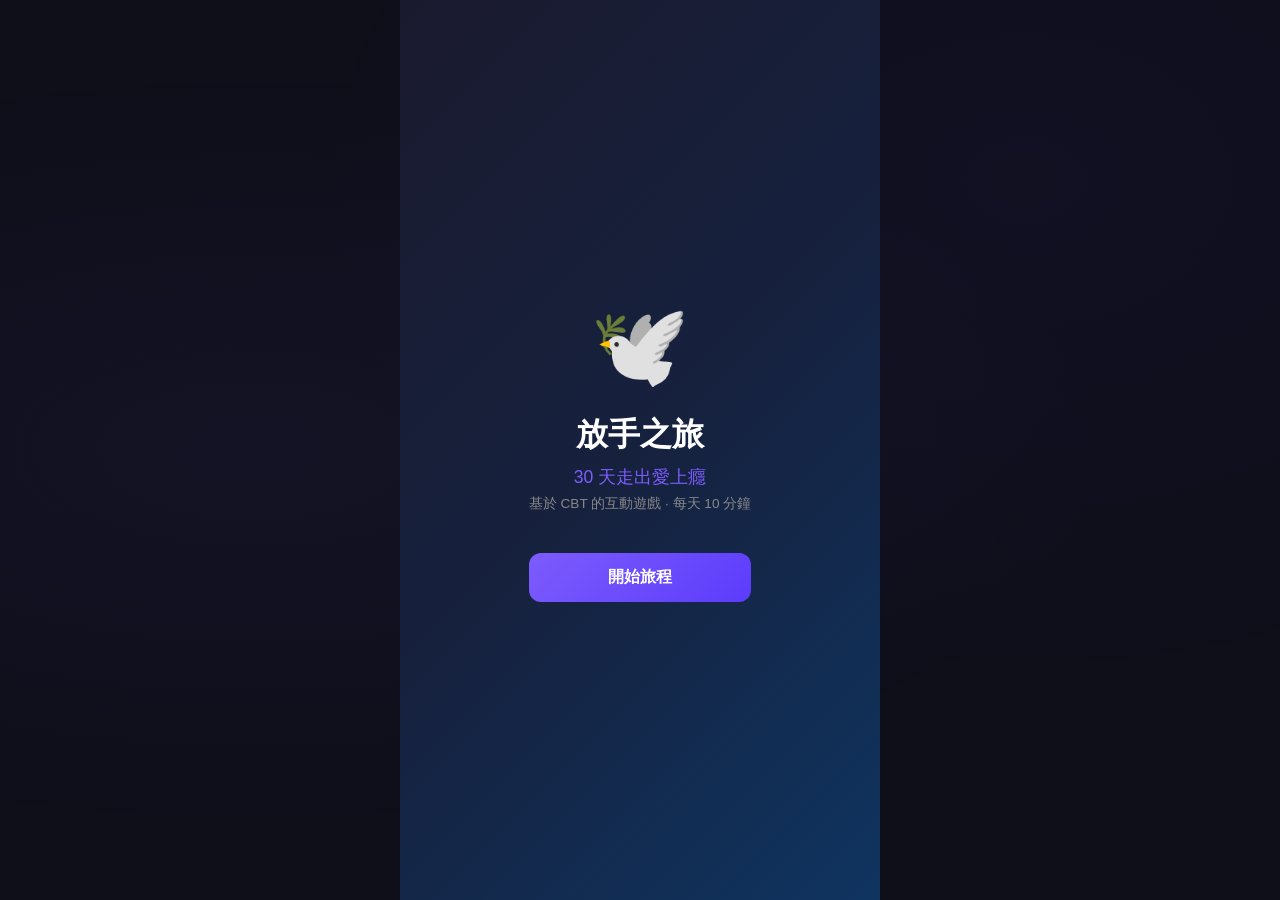
==== frontend/index.html @ ab78359c "🎉 Initial release: Let Go Journey — 30-day CBT game for healing heartbreak - 30 days of evidence-bas" ====
<!DOCTYPE html>
<html lang="zh-CN">
<head>
<meta charset="UTF-8">
<meta name="viewport" content="width=device-width,initial-scale=1.0,maximum-scale=1.0,user-scalable=no">
<title>放手之旅 — 30天走出愛上癮</title>
<link rel="stylesheet" href="style.css">
<link rel="manifest" href="manifest.json">
<meta name="theme-color" content="#1a1a2e">
<link rel="apple-touch-icon" href="data:image/svg+xml,<svg xmlns=%22http://www.w3.org/2000/svg%22 viewBox=%220 0 100 100%22><text y=%22.9em%22 font-size=%2290%22>🕊️</text></svg>">
</head>
<body>
<div id="app">
  <!-- Splash Screen -->
  <div id="splash" class="screen active">
    <div class="splash-content">
      <div class="splash-icon">🕊️</div>
      <h1 class="splash-title">放手之旅</h1>
      <p class="splash-subtitle">30 天走出愛上癮</p>
      <p class="splash-desc">基於 CBT 的互動遊戲 · 每天 10 分鐘</p>
      <button id="btn-start" class="btn-primary">開始旅程</button>
      <button id="btn-continue" class="btn-secondary" style="display:none">繼續旅程</button>
    </div>
  </div>

  <!-- Map Screen -->
  <div id="map" class="screen">
    <header class="game-header">
      <div class="header-left">
        <span id="phase-icon" class="phase-icon">🏰</span>
        <div>
          <span id="phase-name" class="phase-name">覺醒之塔</span>
          <span id="day-counter" class="day-counter">第 1 天</span>
        </div>
      </div>
      <div class="header-right">
        <button class="music-btn" onclick="toggleMusic()" title="音樂">🎵</button>
        <button class="lang-btn" onclick="toggleLang()" id="lang-btn">🇨🇳 中文</button>
        <span id="progress-text" class="progress-text">0/30</span>
        <div class="progress-ring">
          <svg width="36" height="36">
            <circle cx="18" cy="18" r="15" fill="none" stroke="#2a2a4e" stroke-width="3"/>
            <circle id="progress-circle" cx="18" cy="18" r="15" fill="none" stroke="#7c5cfc" stroke-width="3" 
              stroke-dasharray="94.2" stroke-dashoffset="94.2" stroke-linecap="round" transform="rotate(-90,18,18)"/>
          </svg>
          <span id="progress-pct" class="progress-pct">0%</span>
        </div>
      </div>
    </header>

    <div class="phases-track" id="phases-track"></div>
    <div class="map-days" id="map-days"></div>
    <div class="map-actions">
      <button onclick="showMoodChart()">📊 心情趨勢</button>
      <button onclick="toggleMusicPlayer()">🎵 音樂播放器</button>
    </div>
  </div>

  <!-- Game Screen (Daily Session) -->
  <div id="game" class="screen">
    <header class="game-header">
      <div class="header-left">
        <button id="btn-back" class="btn-icon">←</button>
        <span id="game-day-label" class="day-label">第 1 天</span>
      </div>
      <div class="header-right">
        <button class="music-btn" onclick="toggleMusic()" title="音樂">🎵</button>
        <button class="lang-btn" onclick="toggleLang()" id="lang-btn-game">🇨🇳 中文</button>
        <span id="timer" class="timer">⏱ 10:00</span>
      </div>
    </header>

    <div class="game-content" id="game-content">
      <div class="phase-badge" id="phase-badge">🏰 覺醒之塔</div>
      
      <!-- Step: Reading -->
      <div class="game-step" id="step-reading">
        <div class="step-icon">📖</div>
        <h2 class="step-title" id="step-reading-title"></h2>
        <div class="reading-card" id="reading-text"></div>
        <button class="btn-next" data-to="question" id="btn-reading-done">我讀完了 →</button>
      </div>

      <!-- Step: Question -->
      <div class="game-step" id="step-question" style="display:none">
        <div class="step-icon">💭</div>
        <h2 class="step-title" id="step-question-title">反思</h2>
        <p class="question-text" id="question-text"></p>
        <textarea class="journal-input" id="journal-input" placeholder="寫下你的想法..." rows="4"></textarea>
        <button class="btn-next" data-to="action">下一步 →</button>
      </div>

      <!-- Step: Action -->
      <div class="game-step" id="step-action" style="display:none">
        <div class="step-icon">⚡</div>
        <h2 class="step-title" id="step-action-title">今日行動</h2>
        <p class="action-text" id="action-text"></p>
        <div class="action-checkbox">
          <input type="checkbox" id="action-done">
          <label for="action-done" id="action-label">我完成了今天的行動</label>
        </div>
        <button class="btn-next" data-to="mood" id="btn-to-mood">下一步 →</button>
      </div>

      <!-- Step: Mood -->
      <div class="game-step" id="step-mood" style="display:none">
        <div class="step-icon">💖</div>
        <h2 class="step-title" id="step-mood-title">心情紀錄</h2>
        <p class="mood-label" id="mood-label-text">今天你的整體情緒如何？</p>
        <div class="mood-slider-container">
          <div class="mood-labels">
            <span id="mood-bad">😢 很差</span>
            <span id="mood-ok">😐 普通</span>
            <span id="mood-good">😊 很好</span>
          </div>
          <input type="range" id="mood-slider" min="1" max="10" value="5" class="mood-slider">
          <div class="mood-value" id="mood-value">5</div>
          <div class="mood-face" id="mood-face">😐</div>
        </div>
        <button class="btn-next" data-to="complete" id="btn-complete-day" disabled>完成今天 →</button>
      </div>

      <!-- Step: Complete -->
      <div class="game-step" id="step-complete" style="display:none">
        <div class="complete-icon" id="complete-icon">🫂</div>
        <h2 class="step-title" id="complete-badge">覺醒者</h2>
        <div class="affirmation-card" id="affirmation-text"></div>
        <p class="complete-message" id="complete-message">今天完成了！明天繼續 💪</p>
        <button id="btn-view-map" class="btn-primary">返回地圖</button>
      </div>
    </div>
  </div>

  <!-- Music Player -->
  <div class="music-player" id="music-player">
    <div class="music-player-header">
      <span class="music-track-name" id="track-name">靜心旋律</span>
      <button class="btn-icon" onclick="toggleMusicPlayer()" style="font-size:1rem">✕</button>
    </div>
    <div class="music-controls">
      <button onclick="music.nextTrack(); document.getElementById('track-name').textContent=music.getTrackName()">⏮</button>
      <button class="play-btn" onclick="toggleMusic()" id="play-btn">▶</button>
      <button onclick="music.nextTrack(); document.getElementById('track-name').textContent=music.getTrackName()">⏭</button>
    </div>
    <div class="music-volume">
      <span style="font-size:.7rem;color:#888">🔈</span>
      <input type="range" min="0" max="1" step="0.05" value="0.3"
        oninput="music.setVolume(parseFloat(this.value))">
      <span style="font-size:.7rem;color:#888">🔊</span>
    </div>
  </div>
</div>

<script src="app.js"></script>
</body>
</html>
---- frontend/style.css ----
/* ── Reset & Base ── */
*, *::before, *::after { box-sizing: border-box; margin: 0; padding: 0; }
html { font-size: 16px; -webkit-text-size-adjust: 100%; }
body {
  font-family: -apple-system, BlinkMacSystemFont, 'Segoe UI', 'PingFang SC', 'Hiragino Sans GB', 'Microsoft YaHei', sans-serif;
  background: #0f0f1a;
  color: #e0e0e8;
  min-height: 100vh;
  overflow-x: hidden;
  position: relative;
}

/* ── Ambient Particles ── */
body::before, body::after {
  content: ''; position: fixed; pointer-events: none; z-index: 0;
  width: 100%; height: 100%; top: 0; left: 0;
}
body::before {
  background: radial-gradient(ellipse at 20% 50%, rgba(124,92,252,.05) 0%, transparent 60%),
              radial-gradient(ellipse at 80% 20%, rgba(92,60,252,.04) 0%, transparent 50%);
}
.particle {
  position: fixed; border-radius: 50%; pointer-events: none; z-index: 0;
  background: rgba(124,92,252,.15); animation: float-particle linear infinite;
}
@keyframes float-particle {
  0% { transform: translateY(100vh) scale(0); opacity: 0; }
  10% { opacity: 1; }
  90% { opacity: .3; }
  100% { transform: translateY(-10vh) scale(1); opacity: 0; }
}

/* ── Screens ── */
.screen { display: none; padding: 16px; max-width: 480px; margin: 0 auto; min-height: 100vh; position: relative; z-index: 1; }
.screen.active { display: block; animation: slideIn .5s cubic-bezier(.22,1,.36,1); }
@keyframes slideIn { from { opacity: 0; transform: translateY(20px); } to { opacity: 1; transform: translateY(0); } }
@keyframes fadeIn { from { opacity: 0; } to { opacity: 1; } }

/* ── Splash ── */
#splash {
  display: flex; align-items: center; justify-content: center;
  background: linear-gradient(135deg, #1a1a2e 0%, #16213e 50%, #0f3460 100%);
}
.splash-content { text-align: center; padding: 40px 20px; }
.splash-icon { font-size: 80px; margin-bottom: 20px; animation: float 3s ease-in-out infinite; }
@keyframes float { 0%,100% { transform: translateY(0); } 50% { transform: translateY(-15px); } }
.splash-title { font-size: 2rem; font-weight: 700; color: #fff; margin-bottom: 8px; }
.splash-subtitle { font-size: 1.1rem; color: #7c5cfc; font-weight: 500; margin-bottom: 6px; }
.splash-desc { font-size: .85rem; color: #888; margin-bottom: 40px; }

/* ── Buttons ── */
.btn-primary, .btn-secondary, .btn-next {
  display: block; width: 100%; padding: 14px 24px; border: none; border-radius: 12px;
  font-size: 1rem; font-weight: 600; cursor: pointer; transition: all .25s cubic-bezier(.22,1,.36,1);
}
.btn-primary { background: linear-gradient(135deg, #7c5cfc, #5c3cfc); color: #fff; }
.btn-primary:hover { transform: translateY(-2px) scale(1.01); box-shadow: 0 8px 25px rgba(124,92,252,.4); }
.btn-primary:active { transform: scale(.97); }
.btn-secondary { background: rgba(255,255,255,.08); color: #ccc; margin-top: 12px; }
.btn-secondary:hover { background: rgba(255,255,255,.12); transform: translateY(-1px); }
.btn-next { background: #7c5cfc; color: #fff; margin-top: 20px; }
.btn-next:hover { background: #6b4ce0; transform: translateY(-1px); }
.btn-next:disabled { opacity: .4; cursor: not-allowed; transform: none; }
.btn-icon { background: none; border: none; color: #ccc; font-size: 1.3rem; cursor: pointer; padding: 4px 8px; transition: color .2s; }
.btn-icon:hover { color: #fff; }

/* ── Game Header ── */
.game-header {
  display: flex; align-items: center; justify-content: space-between;
  padding: 12px 0; margin-bottom: 16px; border-bottom: 1px solid rgba(255,255,255,.06);
}
.header-left { display: flex; align-items: center; gap: 10px; }
.header-right { display: flex; align-items: center; gap: 10px; }
.phase-icon { font-size: 1.5rem; }
.phase-name { font-size: .85rem; color: #7c5cfc; font-weight: 500; display: block; }
.day-counter { font-size: .75rem; color: #888; }
.day-label { font-size: .9rem; color: #ccc; font-weight: 500; }
.progress-text { font-size: .8rem; color: #888; }
.progress-ring { position: relative; width: 36px; height: 36px; }
.progress-pct { 
  position: absolute; top: 50%; left: 50%; transform: translate(-50%, -50%);
  font-size: .6rem; color: #888;
}
.timer { font-size: .85rem; color: #7c5cfc; font-variant-numeric: tabular-nums; min-width: 60px; text-align: right; }

/* ── Language Switcher ── */
.lang-btn {
  background: rgba(255,255,255,.06); border: 1px solid rgba(255,255,255,.08);
  color: #aaa; padding: 4px 10px; border-radius: 8px; font-size: .75rem;
  cursor: pointer; transition: all .2s; font-weight: 500;
}
.lang-btn:hover { background: rgba(124,92,252,.15); border-color: #7c5cfc; color: #7c5cfc; }

/* ── Music Player ── */
.music-btn {
  background: rgba(255,255,255,.06); border: 1px solid transparent;
  color: #aaa; padding: 4px 10px; border-radius: 8px; font-size: .75rem;
  cursor: pointer; transition: all .2s;
}
.music-btn:hover { background: rgba(124,92,252,.15); color: #7c5cfc; border-color: rgba(124,92,252,.2); }
.music-btn.playing { color: #7c5cfc; border-color: rgba(124,92,252,.3); animation: musicPulse 2s infinite; }
@keyframes musicPulse { 0%,100% { box-shadow: 0 0 0 0 rgba(124,92,252,.2); } 50% { box-shadow: 0 0 0 6px rgba(124,92,252,.05); } }
.music-player {
  position: fixed; bottom: 0; left: 0; right: 0; z-index: 100;
  background: linear-gradient(180deg, rgba(26,26,46,.98), rgba(15,15,26,.99));
  border-top: 1px solid rgba(124,92,252,.15);
  padding: 12px 16px 20px; max-width: 480px; margin: 0 auto;
  transform: translateY(100%); transition: transform .35s cubic-bezier(.22,1,.36,1);
  backdrop-filter: blur(20px);
}
.music-player.open { transform: translateY(0); }
.music-player-header { display: flex; justify-content: space-between; align-items: center; margin-bottom: 8px; }
.music-track-name { font-size: .8rem; color: #7c5cfc; }
.music-controls { display: flex; align-items: center; gap: 14px; }
.music-controls button {
  background: rgba(255,255,255,.06); border: none; color: #ccc; width: 36px; height: 36px;
  border-radius: 50%; cursor: pointer; font-size: 1rem; transition: all .2s;
  display: flex; align-items: center; justify-content: center;
}
.music-controls button:hover { background: rgba(124,92,252,.2); color: #7c5cfc; }
.music-controls .play-btn { width: 44px; height: 44px; font-size: 1.2rem; background: rgba(124,92,252,.2); color: #7c5cfc; }
.music-volume { display: flex; align-items: center; gap: 8px; margin-top: 6px; }
.music-volume input[type="range"] {
  flex: 1; height: 3px; -webkit-appearance: none; background: rgba(255,255,255,.1); border-radius: 2px; outline: none;
}
.music-volume input[type="range"]::-webkit-slider-thumb {
  -webkit-appearance: none; width: 12px; height: 12px; border-radius: 50%;
  background: #7c5cfc; border: none; cursor: pointer;
}

/* ── Phases Track ── */
.phases-track {
  display: flex; gap: 6px; margin-bottom: 20px; overflow-x: auto;
  padding: 8px 0; -webkit-overflow-scrolling: touch;
}
.phase-chip {
  flex-shrink: 0; display: flex; align-items: center; gap: 4px;
  padding: 6px 12px; border-radius: 20px; background: rgba(255,255,255,.05); font-size: .75rem; color: #888;
  cursor: default; transition: all .3s;
}
.phase-chip.active { background: rgba(124,92,252,.2); color: #7c5cfc; }
.phase-chip.completed { background: rgba(76,175,80,.15); color: #4caf50; }

/* ── Map Days Grid ── */
.map-days { display: grid; grid-template-columns: repeat(5, 1fr); gap: 8px; }
.day-cell {
  aspect-ratio: 1; display: flex; flex-direction: column; align-items: center; justify-content: center;
  border-radius: 12px; background: rgba(255,255,255,.04); cursor: pointer;
  transition: all .3s cubic-bezier(.22,1,.36,1); font-size: .75rem; text-align: center; padding: 4px;
  border: 1px solid transparent; position: relative; overflow: hidden;
}
.day-cell::after {
  content: ''; position: absolute; inset: 0; border-radius: 12px;
  background: linear-gradient(135deg, transparent 60%, rgba(124,92,252,.05));
  opacity: 0; transition: opacity .3s;
}
.day-cell:hover { 
  background: rgba(255,255,255,.08); transform: translateY(-2px);
  box-shadow: 0 4px 15px rgba(0,0,0,.3);
}
.day-cell:hover::after { opacity: 1; }
.day-cell.current { 
  border-color: #7c5cfc; background: rgba(124,92,252,.15);
  animation: pulse 2s infinite;
}
@keyframes pulse { 0%,100% { box-shadow: 0 0 0 0 rgba(124,92,252,.3); } 50% { box-shadow: 0 0 0 8px rgba(124,92,252,.05); } }
.day-cell.completed { background: rgba(76,175,80,.12); border-color: #4caf50; }
.day-cell.completed:hover { box-shadow: 0 4px 15px rgba(76,175,80,.2); }
.day-cell.locked { opacity: .3; cursor: default; transform: none !important; }
.day-cell .day-num { font-size: .85rem; font-weight: 600; }
.day-cell .day-icon { font-size: 1.1rem; margin-bottom: 2px; }

/* ── Map Buttons ── */
.map-actions { display: flex; gap: 8px; margin-top: 16px; }
.map-actions button {
  flex: 1; padding: 10px; border-radius: 10px; border: 1px solid rgba(255,255,255,.08);
  background: rgba(255,255,255,.04); color: #aaa; font-size: .8rem; cursor: pointer;
  transition: all .2s; text-align: center;
}
.map-actions button:hover { background: rgba(124,92,252,.12); border-color: rgba(124,92,252,.2); color: #7c5cfc; }

/* ── Game Content ── */
.game-content { padding-top: 8px; }
.phase-badge {
  display: inline-block; padding: 6px 14px; border-radius: 20px;
  background: rgba(124,92,252,.15); color: #7c5cfc; font-size: .8rem; font-weight: 500;
  margin-bottom: 20px; animation: fadeIn .4s ease;
}
.game-step { animation: fadeIn .4s ease; }
.step-icon { font-size: 2.5rem; margin-bottom: 12px; }
.step-title { font-size: 1.2rem; font-weight: 600; color: #fff; margin-bottom: 16px; }

/* Reading Card */
.reading-card {
  background: rgba(255,255,255,.04); border: 1px solid rgba(255,255,255,.08);
  border-radius: 14px; padding: 20px; line-height: 1.7; font-size: .95rem;
  color: #d0d0e0; margin-bottom: 8px; min-height: 120px;
}
.reading-text-char {
  display: inline; animation: charAppear .3s ease both;
}
@keyframes charAppear { from { opacity: 0; transform: translateY(4px); } to { opacity: 1; transform: translateY(0); } }

/* Journal */
.question-text { font-size: .95rem; color: #ccc; line-height: 1.6; margin-bottom: 16px; }
.journal-input {
  width: 100%; padding: 14px; border-radius: 12px; border: 1px solid rgba(255,255,255,.1);
  background: rgba(255,255,255,.04); color: #e0e0e8; font-size: .9rem; line-height: 1.5;
  resize: vertical; font-family: inherit; outline: none; transition: border-color .2s;
}
.journal-input:focus { border-color: #7c5cfc; }

/* Action */
.action-text { font-size: .95rem; color: #ccc; line-height: 1.6; margin-bottom: 16px; }
.action-checkbox { display: flex; align-items: center; gap: 10px; margin: 12px 0; }
.action-checkbox input[type="checkbox"] {
  width: 20px; height: 20px; accent-color: #7c5cfc; cursor: pointer;
}
.action-checkbox label { font-size: .9rem; color: #aaa; cursor: pointer; }

/* Mood */
.mood-label { font-size: .95rem; color: #ccc; margin-bottom: 16px; }
.mood-slider-container { margin: 20px 0; }
.mood-labels { display: flex; justify-content: space-between; font-size: .75rem; color: #888; margin-bottom: 8px; }
.mood-slider {
  width: 100%; height: 6px; -webkit-appearance: none; appearance: none;
  background: linear-gradient(90deg, #e53935, #ff9800, #4caf50); border-radius: 3px;
  outline: none; cursor: pointer;
}
.mood-slider::-webkit-slider-thumb {
  -webkit-appearance: none; width: 24px; height: 24px; border-radius: 50%;
  background: #fff; border: 3px solid #7c5cfc; cursor: pointer; box-shadow: 0 2px 8px rgba(0,0,0,.3);
  transition: transform .2s;
}
.mood-slider::-webkit-slider-thumb:hover { transform: scale(1.15); }
.mood-value {
  text-align: center; font-size: 2rem; font-weight: 700; margin-top: 12px;
  color: #7c5cfc; transition: all .3s;
}
.mood-face {
  text-align: center; font-size: 2.5rem; margin-top: 6px; animation: bounceIn .4s ease;
}

/* Complete */
.complete-icon { font-size: 4rem; text-align: center; margin-bottom: 16px; animation: bounceIn .5s ease; }
@keyframes bounceIn { 
  0% { transform: scale(0); opacity: 0; }
  50% { transform: scale(1.2); }
  100% { transform: scale(1); opacity: 1; }
}
.affirmation-card {
  background: linear-gradient(135deg, rgba(124,92,252,.12), rgba(92,60,252,.08));
  border: 1px solid rgba(124,92,252,.2); border-radius: 14px; padding: 20px;
  font-size: 1rem; line-height: 1.6; color: #d0d0ff; text-align: center;
  margin-bottom: 16px; font-style: italic;
}
.complete-message { text-align: center; font-size: .9rem; color: #888; margin-bottom: 20px; }

/* ── Mood Chart ── */
.mood-chart-container { margin: 16px 0; text-align: center; }
.mood-chart-container canvas { 
  width: 100%; max-width: 400px; height: 200px; border-radius: 12px;
  background: rgba(255,255,255,.03);
}
.mood-stats {
  display: grid; grid-template-columns: repeat(2, 1fr); gap: 8px; margin: 16px 0;
}
.mood-stat {
  text-align: center; padding: 12px; border-radius: 10px; background: rgba(255,255,255,.04);
}
.mood-stat-value { font-size: 1.3rem; font-weight: 700; color: #7c5cfc; }
.mood-stat-label { font-size: .7rem; color: #888; margin-top: 4px; }

/* ── Scrollbar ── */
::-webkit-scrollbar { width: 4px; }
::-webkit-scrollbar-track { background: transparent; }
::-webkit-scrollbar-thumb { background: rgba(255,255,255,.1); border-radius: 2px; }

/* ── Responsive ── */
@media (max-width: 400px) {
  .map-days { grid-template-columns: repeat(5, 1fr); gap: 6px; }
  .day-cell { font-size: .7rem; }
  .reading-card { padding: 14px; font-size: .9rem; }
}
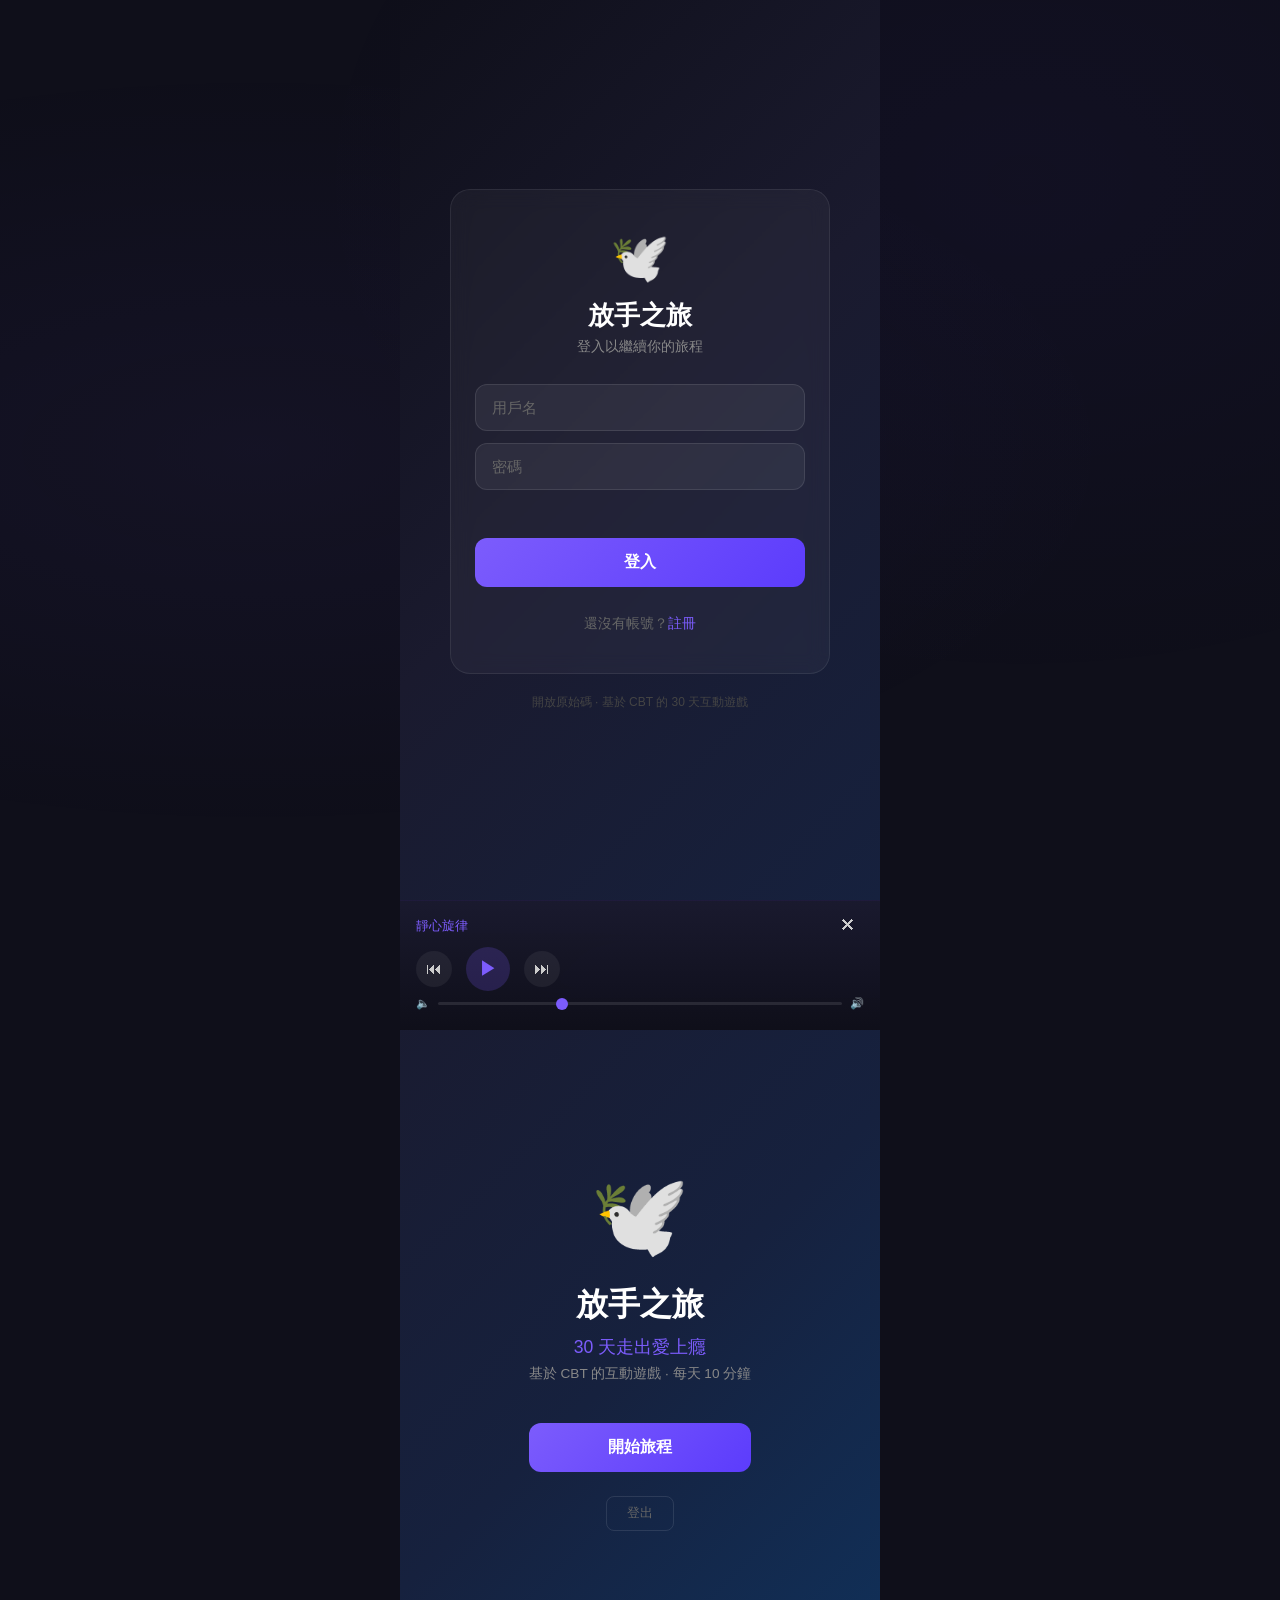
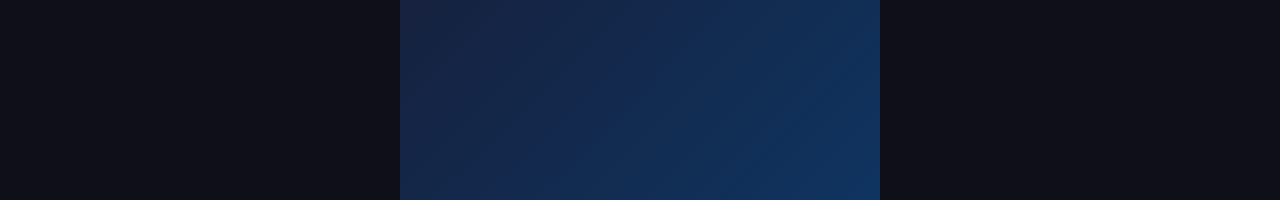
==== commit 1ae7e199: "Add user registration/login system with password auth - Backend: register, login, logout, session tr" ====
--- a/frontend/index.html
+++ b/frontend/index.html
@@ -11,8 +11,42 @@
 </head>
 <body>
 <div id="app">
+  <!-- Auth Screen (Login) -->
+  <div id="auth" class="screen active">
+    <div class="auth-container">
+      <div class="auth-card" id="auth-login">
+        <div class="auth-icon">🕊️</div>
+        <h1 class="auth-title">放手之旅</h1>
+        <p class="auth-subtitle">登入以繼續你的旅程</p>
+        <div class="auth-form">
+          <input type="text" id="login-username" class="auth-input" placeholder="用戶名" autocomplete="username" />
+          <input type="password" id="login-password" class="auth-input" placeholder="密碼" autocomplete="current-password" />
+          <div class="auth-error" id="login-error"></div>
+          <button id="btn-login" class="btn-primary auth-btn">登入</button>
+          <p class="auth-toggle">還沒有帳號？<a href="#" id="show-register">註冊</a></p>
+        </div>
+      </div>
+
+      <div class="auth-card" id="auth-register" style="display:none">
+        <div class="auth-icon">🕊️</div>
+        <h1 class="auth-title">建立帳號</h1>
+        <p class="auth-subtitle">免費註冊，立即開始</p>
+        <div class="auth-form">
+          <input type="text" id="reg-username" class="auth-input" placeholder="用戶名（至少3字）" autocomplete="username" />
+          <input type="password" id="reg-password" class="auth-input" placeholder="密碼（至少4字）" autocomplete="new-password" />
+          <input type="password" id="reg-confirm" class="auth-input" placeholder="確認密碼" autocomplete="new-password" />
+          <div class="auth-error" id="reg-error"></div>
+          <button id="btn-register" class="btn-primary auth-btn">註冊</button>
+          <p class="auth-toggle">已有帳號？<a href="#" id="show-login">登入</a></p>
+        </div>
+      </div>
+
+      <div class="auth-footer">開放原始碼 · 基於 CBT 的 30 天互動遊戲</div>
+    </div>
+  </div>
+
   <!-- Splash Screen -->
-  <div id="splash" class="screen active">
+  <div id="splash" class="screen">
     <div class="splash-content">
       <div class="splash-icon">🕊️</div>
       <h1 class="splash-title">放手之旅</h1>
@@ -20,6 +54,7 @@
       <p class="splash-desc">基於 CBT 的互動遊戲 · 每天 10 分鐘</p>
       <button id="btn-start" class="btn-primary">開始旅程</button>
       <button id="btn-continue" class="btn-secondary" style="display:none">繼續旅程</button>
+      <button id="btn-logout" class="btn-ghost-sm" style="margin-top:24px">登出</button>
     </div>
   </div>
 
--- a/frontend/style.css
+++ b/frontend/style.css
@@ -63,6 +63,8 @@
 .btn-next:disabled { opacity: .4; cursor: not-allowed; transform: none; }
 .btn-icon { background: none; border: none; color: #ccc; font-size: 1.3rem; cursor: pointer; padding: 4px 8px; transition: color .2s; }
 .btn-icon:hover { color: #fff; }
+.btn-ghost-sm { background: none; border: 1px solid rgba(255,255,255,.1); color: #666; padding: 8px 20px; border-radius: 8px; font-size: .8rem; cursor: pointer; transition: all .2s; }
+.btn-ghost-sm:hover { border-color: rgba(255,255,255,.2); color: #999; }
 
 /* ── Game Header ── */
 .game-header {
@@ -282,3 +284,33 @@
   .day-cell { font-size: .7rem; }
   .reading-card { padding: 14px; font-size: .9rem; }
 }
+
+/* ── Auth Screen ── */
+#auth {
+  display: flex; align-items: center; justify-content: center;
+  background: linear-gradient(135deg, #0f0f1a 0%, #1a1a2e 50%, #16213e 100%);
+  min-height: 100vh; padding: 20px;
+}
+#auth.active { display: flex; }
+.auth-container { width: 100%; max-width: 380px; text-align: center; }
+.auth-card {
+  background: rgba(255,255,255,.04); border: 1px solid rgba(255,255,255,.08);
+  border-radius: 20px; padding: 40px 24px; backdrop-filter: blur(10px);
+}
+.auth-icon { font-size: 48px; margin-bottom: 12px; }
+.auth-title { font-size: 1.6rem; font-weight: 700; color: #fff; margin-bottom: 4px; }
+.auth-subtitle { font-size: .9rem; color: #888; margin-bottom: 28px; }
+.auth-form { display: flex; flex-direction: column; gap: 12px; }
+.auth-input {
+  width: 100%; padding: 14px 16px; border-radius: 12px; border: 1px solid rgba(255,255,255,.1);
+  background: rgba(255,255,255,.06); color: #e0e0e8; font-size: .95rem;
+  outline: none; transition: border-color .2s; box-sizing: border-box;
+}
+.auth-input:focus { border-color: #7c5cfc; }
+.auth-input::placeholder { color: #666; }
+.auth-btn { margin-top: 4px; }
+.auth-error { font-size: .8rem; color: #e53935; min-height: 20px; text-align: center; }
+.auth-toggle { font-size: .85rem; color: #666; margin-top: 16px; }
+.auth-toggle a { color: #7c5cfc; text-decoration: none; font-weight: 500; }
+.auth-toggle a:hover { text-decoration: underline; }
+.auth-footer { font-size: .75rem; color: #444; margin-top: 20px; }
